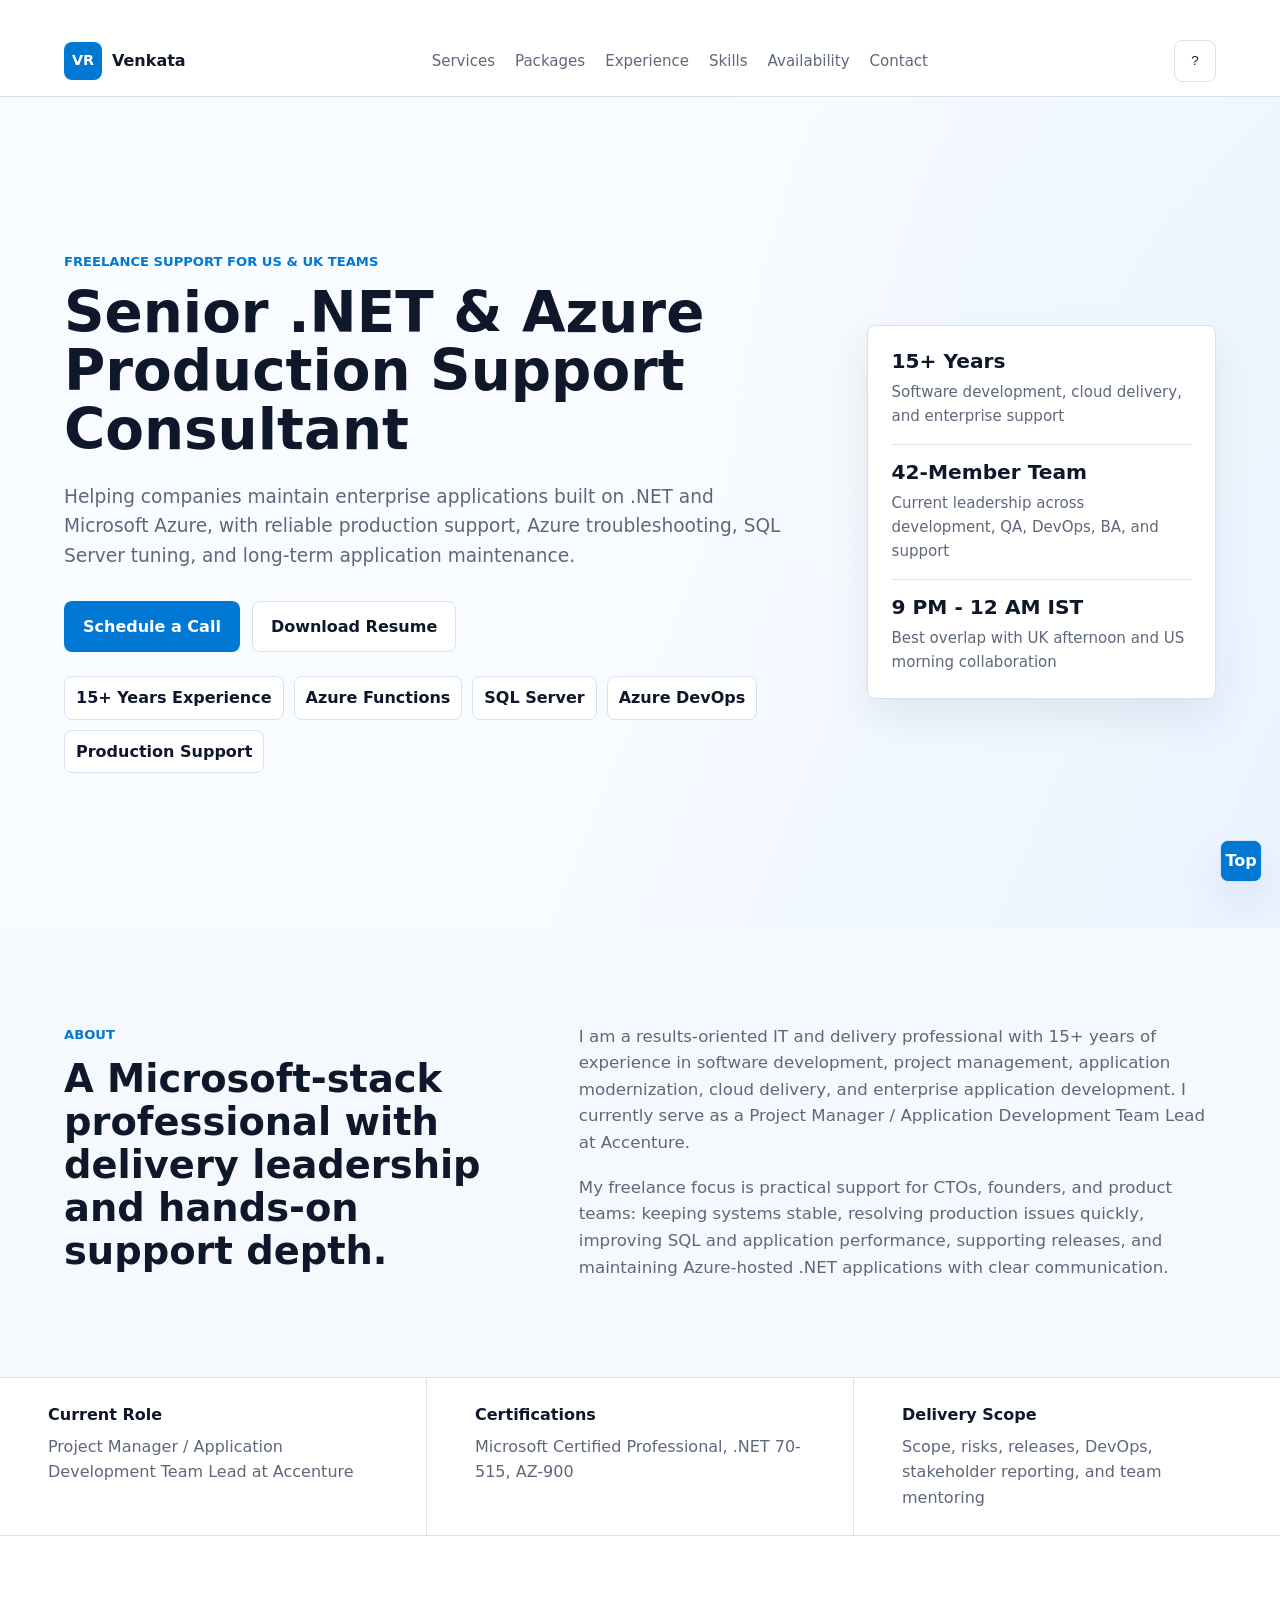
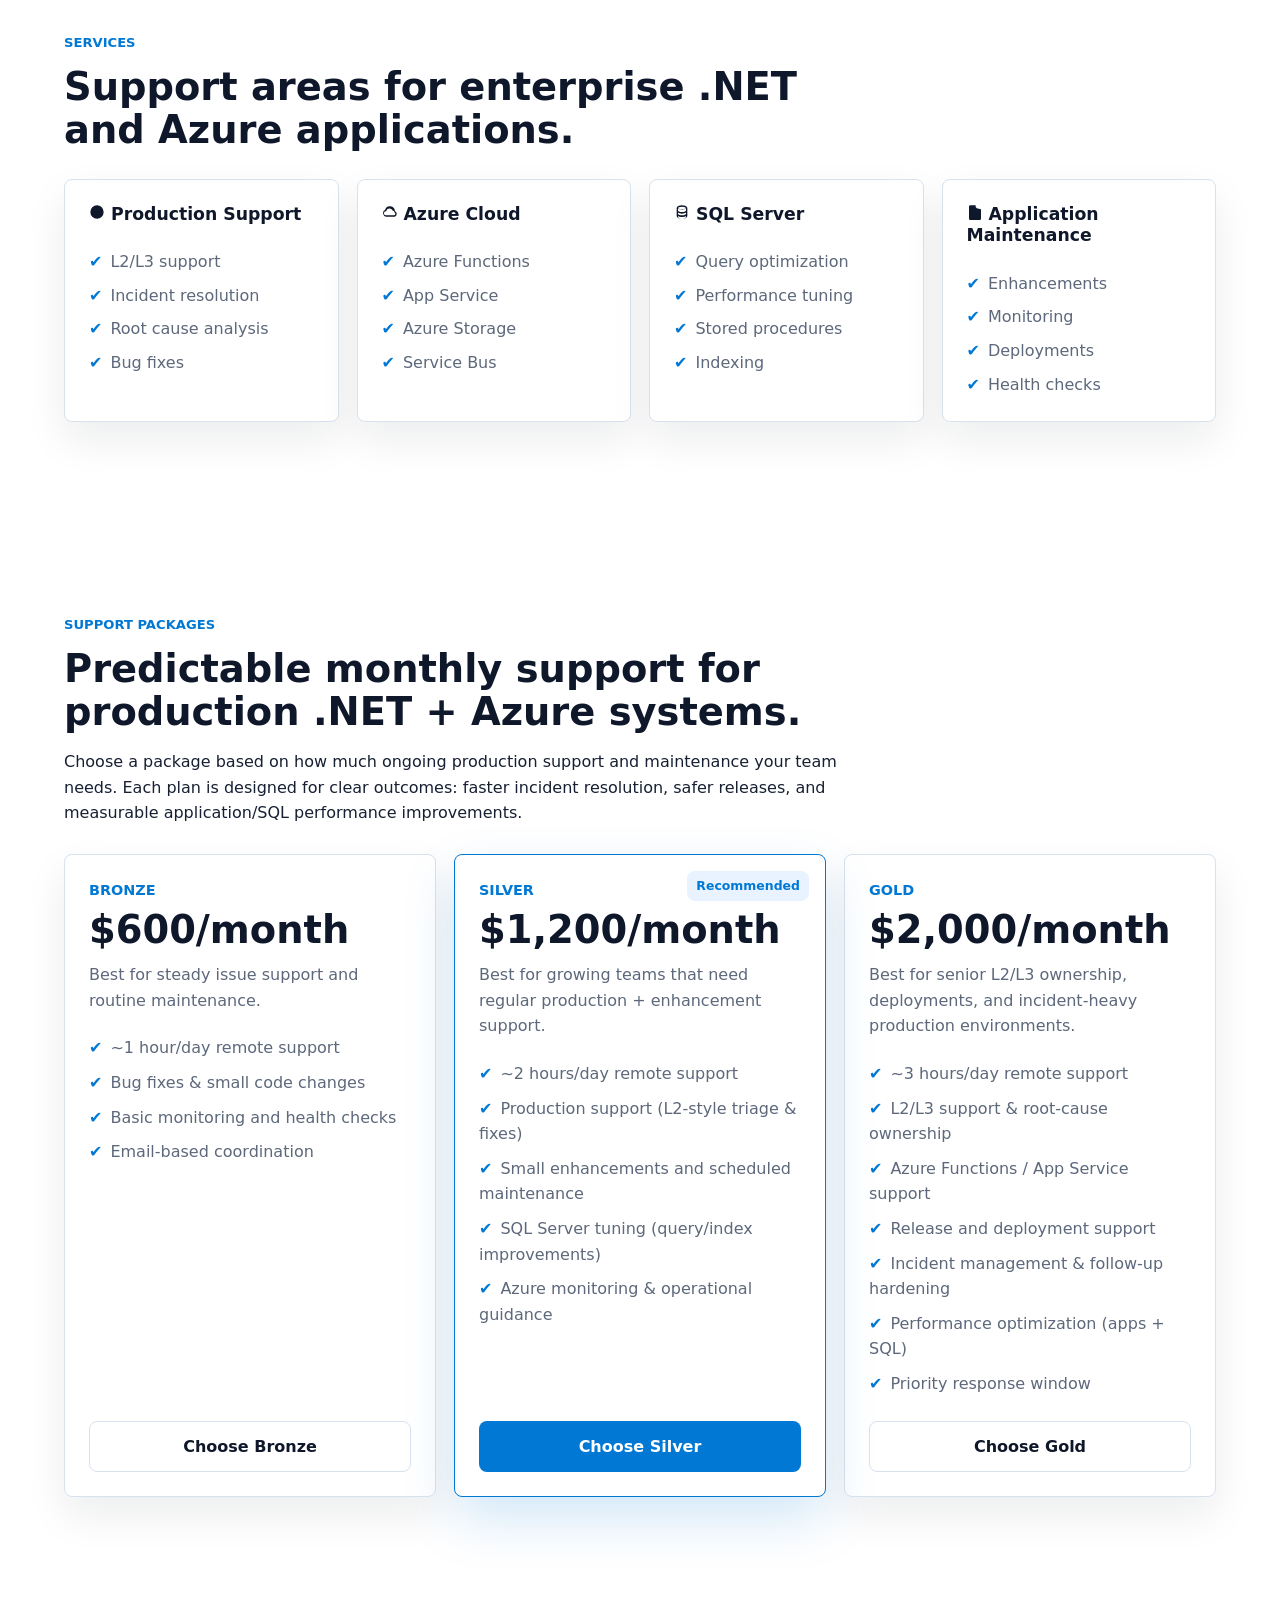
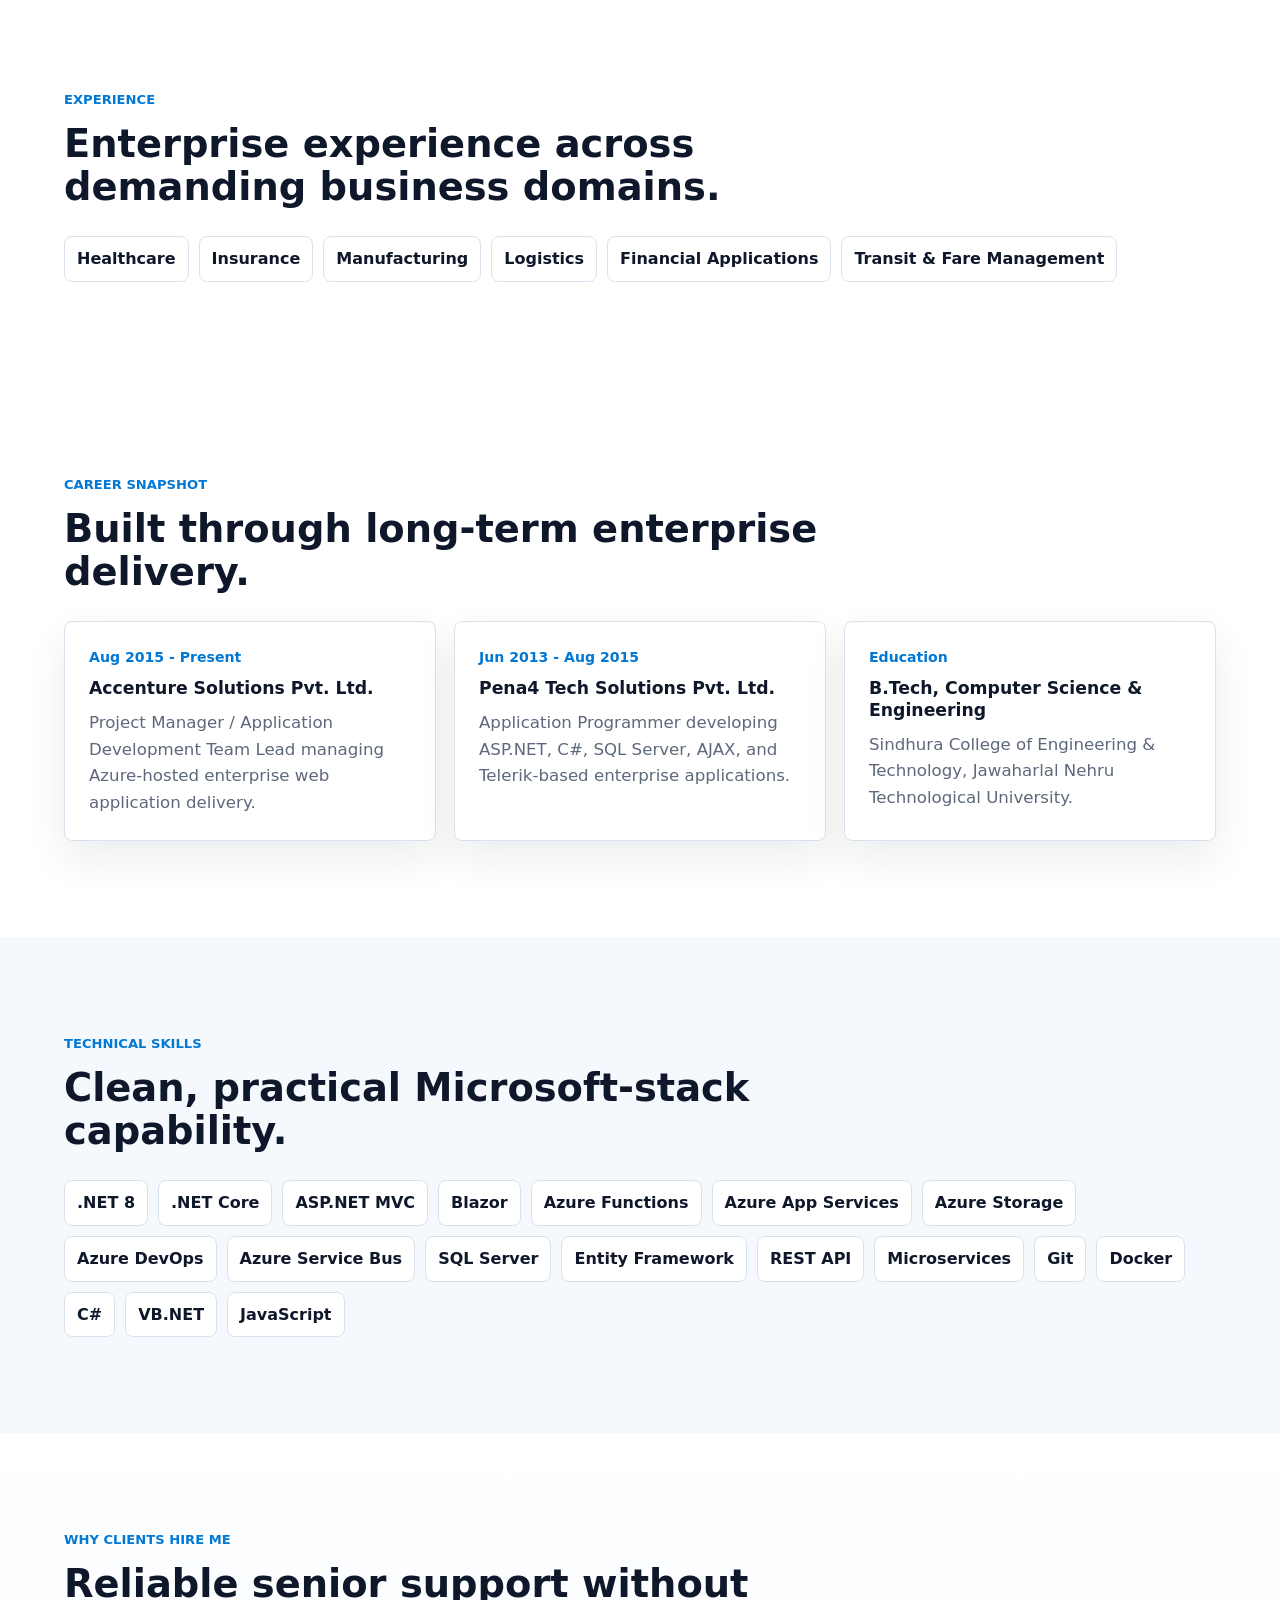
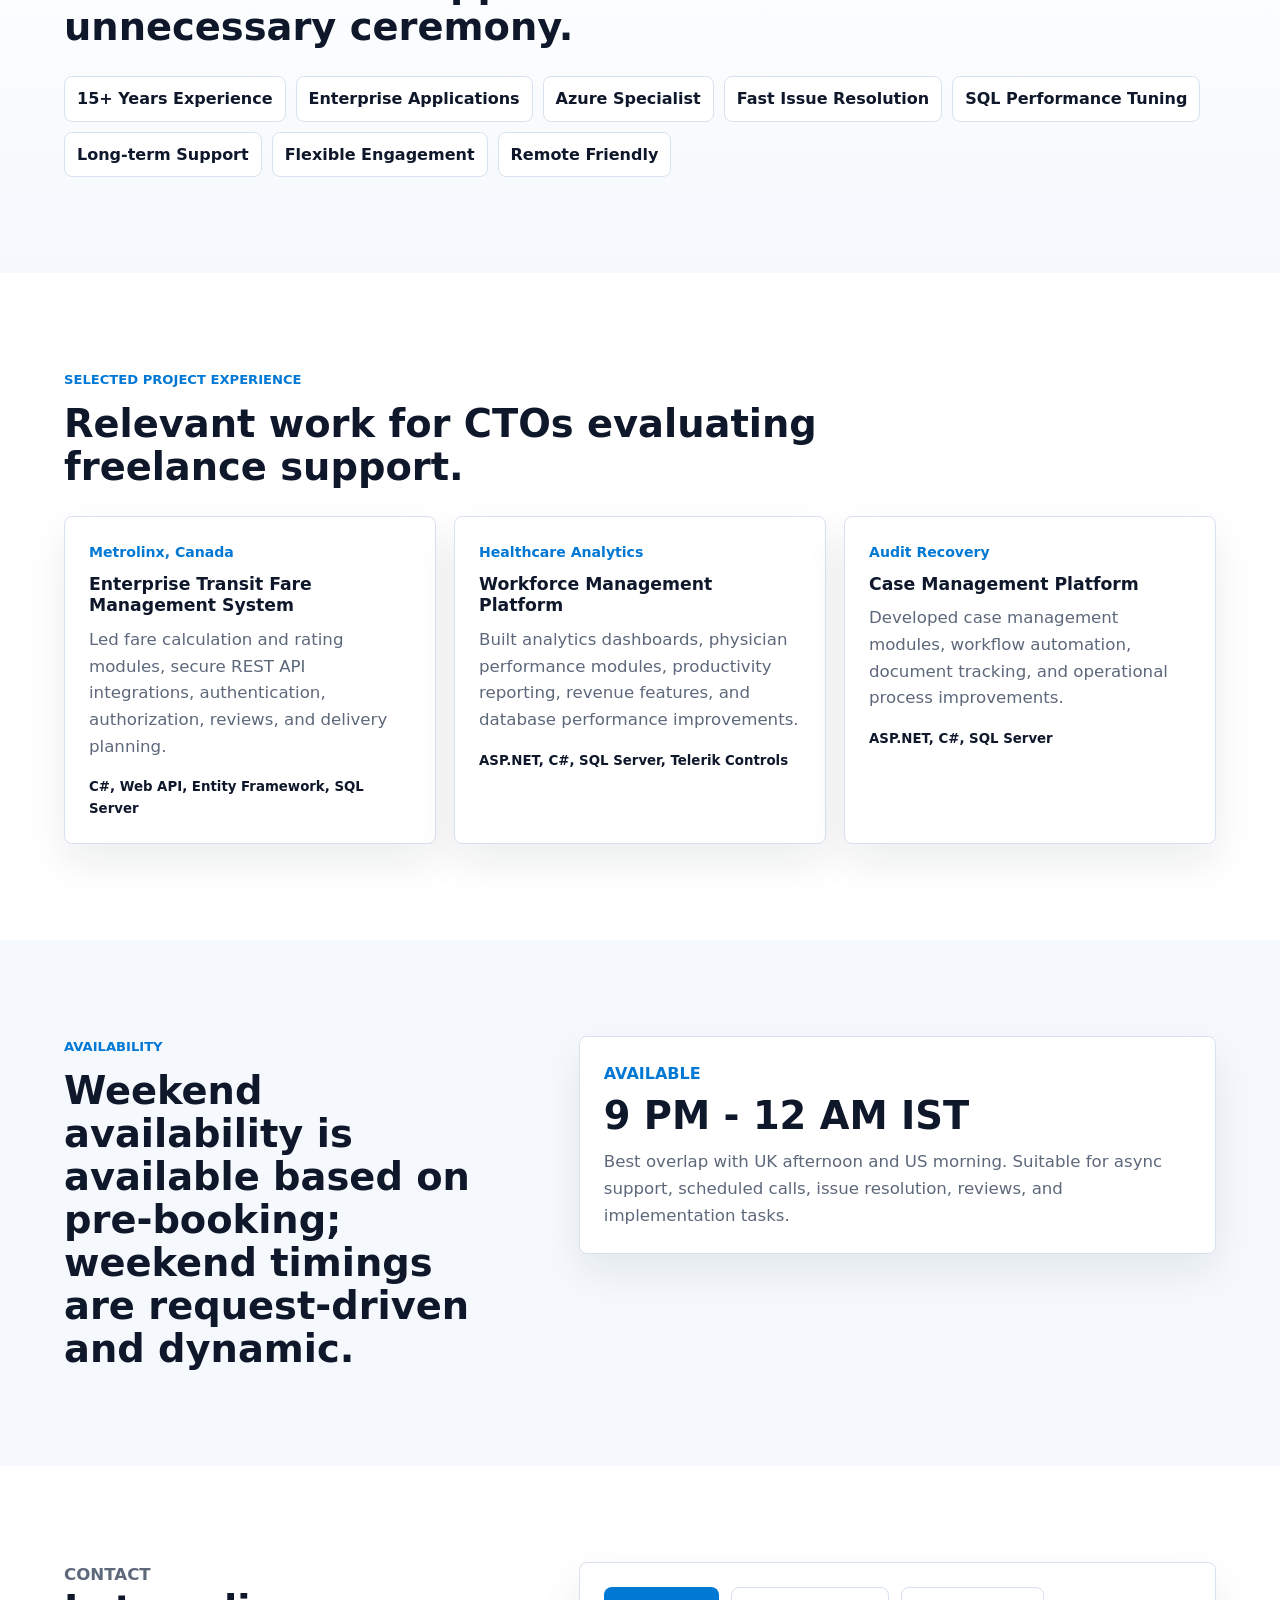
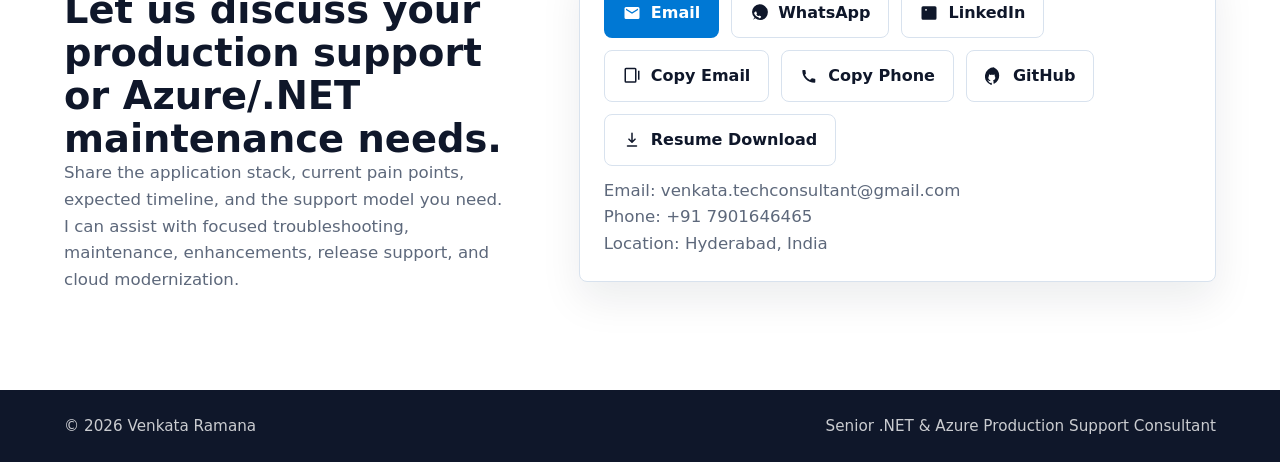
==== index.html @ 16228f8c "Base change Base changes" ====
﻿﻿<!doctype html>
<html lang="en" data-theme="light">
  <head>
    <meta charset="utf-8">
    <meta name="viewport" content="width=device-width, initial-scale=1">
    <title>Venkata Ramana | Senior .NET & Azure Production Support Consultant</title>
    <meta
      name="description"
      content="Senior .NET and Azure production support consultant helping US and UK companies maintain, modernize, and support enterprise applications built on Microsoft Azure and .NET."
    >
    <meta name="author" content="Venkata Ramana">
    <meta name="theme-color" content="#0078d4">
    <meta property="og:title" content="Venkata Ramana | Senior .NET & Azure Consultant">
    <meta property="og:description" content="Freelance production support, Azure cloud, SQL Server, and enterprise .NET application maintenance for US and UK teams.">
    <meta property="og:type" content="website">
    <meta property="og:url" content="https://venkatatechconsultant-spec.github.io/Venkat_profile/">
    <meta property="og:image" content="https://venkatatechconsultant-spec.github.io/Venkat_profile/assets/og-preview.png">
    <meta name="twitter:card" content="summary_large_image">
    <link rel="icon" href="assets/favicon.svg" type="image/svg+xml">
    <link rel="stylesheet" href="style.css">
  </head>
  <body>
    <header class="site-header">
      <a class="brand" href="#top" aria-label="Venkata Ramana profile home">
        <span class="brand-mark">VR</span>
        <span>Venkata</span>
      </a>
      <nav class="nav" aria-label="Primary navigation">
        <a href="#services">Services</a>
        <a href="#packages">Packages</a>
        <a href="#experience">Experience</a>
        <a href="#skills">Skills</a>
        <a href="#availability">Availability</a>
        <a href="#contact">Contact</a>
      </nav>
      <button class="icon-button" type="button" data-theme-toggle aria-label="Toggle dark and light mode" title="Toggle theme">
        <span aria-hidden="true">Theme</span>
      </button>
    </header>

    <main id="top">
      <section class="hero section-shell reveal">
        <div class="hero-content">
          <p class="eyebrow">Freelance Support for US & UK Teams</p>
          <h1>Senior .NET & Azure Production Support Consultant</h1>
          <p class="hero-copy">
            Helping companies maintain enterprise applications built on .NET and Microsoft Azure, with reliable
            production support, Azure troubleshooting, SQL Server tuning, and long-term application maintenance.
          </p>
          <div class="hero-actions">
            <a class="button primary" href="contact.html">Schedule a Call</a>

            <a class="button secondary" href="assets/VenkataRamana2026.pdf">Download Resume</a>
          </div>
          <ul class="hero-checks" aria-label="Highlights">
            <li>15+ Years Experience</li>
            <li>Azure Functions</li>
            <li>SQL Server</li>
            <li>Azure DevOps</li>
            <li>Production Support</li>
          </ul>
        </div>
        <aside class="hero-panel" aria-label="Consulting profile summary">
          <div>
            <span class="metric">15+ Years</span>
            <span class="metric-label">Software development, cloud delivery, and enterprise support</span>
          </div>
          <div>
            <span class="metric">42-Member Team</span>
            <span class="metric-label">Current leadership across development, QA, DevOps, BA, and support</span>
          </div>
          <div>
            <span class="metric">9 PM - 12 AM IST</span>
            <span class="metric-label">Best overlap with UK afternoon and US morning collaboration</span>
          </div>
        </aside>
      </section>

      <section class="section-shell intro-grid reveal" id="about" aria-labelledby="about-title">
        <div>
          <p class="section-kicker">About</p>
          <h2 id="about-title">A Microsoft-stack professional with delivery leadership and hands-on support depth.</h2>
        </div>
        <div class="stacked-copy">
          <p>
            I am a results-oriented IT and delivery professional with 15+ years of experience in software development,
            project management, application modernization, cloud delivery, and enterprise application development.
            I currently serve as a Project Manager / Application Development Team Lead at Accenture.
          </p>
          <p>
            My freelance focus is practical support for CTOs, founders, and product teams: keeping systems stable,
            resolving production issues quickly, improving SQL and application performance, supporting releases, and
            maintaining Azure-hosted .NET applications with clear communication.
          </p>
        </div>
      </section>

      <section class="proof-strip reveal" aria-label="Professional proof points">
        <div>
          <strong>Current Role</strong>
          <span>Project Manager / Application Development Team Lead at Accenture</span>
        </div>
        <div>
          <strong>Certifications</strong>
          <span>Microsoft Certified Professional, .NET 70-515, AZ-900</span>
        </div>
        <div>
          <strong>Delivery Scope</strong>
          <span>Scope, risks, releases, DevOps, stakeholder reporting, and team mentoring</span>
        </div>
      </section>

      <section class="section-shell reveal" id="services" aria-labelledby="services-title">
        <div class="section-heading">
          <p class="section-kicker">Services</p>
          <h2 id="services-title">Support areas for enterprise .NET and Azure applications.</h2>
        </div>
        <div class="service-grid">
          <article class="service-card">
            <h3>
              <span class="chip-icon" aria-hidden="true">
                <svg viewBox="0 0 24 24"><path d="M12 2a10 10 0 1 0 10 10A10 10 0 0 0 12 2Zm1 11h4v-2h-3V6h-2v7Z"/></svg>
              </span>
              Production Support
            </h3>
            <ul>
              <li>L2/L3 support</li>
              <li>Incident resolution</li>
              <li>Root cause analysis</li>
              <li>Bug fixes</li>
            </ul>
          </article>
          <article class="service-card">
            <h3>
              <span class="chip-icon" aria-hidden="true">
                <svg viewBox="0 0 24 24"><path d="M19.3 10.4A7.5 7.5 0 0 0 4.7 8.6 5.5 5.5 0 0 0 6.1 19h13.2a4.7 4.7 0 0 0 .0-8.6ZM18.5 17H6.1a3 3 0 0 1-.3-6 1 1 0 0 0 .8-1.3A5.1 5.1 0 0 1 15.6 9a1 1 0 0 0 .8 1.1 2.5 2.5 0 0 1 2.1 2.4A2.5 2.5 0 0 1 18.5 17Z"/></svg>
              </span>
              Azure Cloud
            </h3>
            <ul>
              <li>Azure Functions</li>
              <li>App Service</li>
              <li>Azure Storage</li>
              <li>Service Bus</li>
            </ul>
          </article>
          <article class="service-card">
            <h3>
              <span class="chip-icon" aria-hidden="true">
                <svg viewBox="0 0 24 24"><path d="M12 2C7.6 2 4 3.8 4 6v12c0 2.2 3.6 4 8 4s8-1.8 8-4V6c0-2.2-3.6-4-8-4Zm0 2c3.9 0 6 1.5 6 2s-2.1 2-6 2-6-1.5-6-2 2.1-2 6-2Zm0 18c-3.9 0-6-1.5-6-2v-2.1c1.3.9 3.6 1.6 6 1.6s4.7-.7 6-1.6V20c0 .5-2.1 2-6 2Zm0-5c-3.9 0-6-1.5-6-2v-2.1c1.3.9 3.6 1.6 6 1.6s4.7-.7 6-1.6V15c0 .5-2.1 2-6 2Zm0-5c-3.9 0-6-1.5-6-2V6.9c1.3.9 3.6 1.6 6 1.6s4.7-.7 6-1.6V10c0 .5-2.1 2-6 2Z"/></svg>
              </span>
              SQL Server
            </h3>
            <ul>
              <li>Query optimization</li>
              <li>Performance tuning</li>
              <li>Stored procedures</li>
              <li>Indexing</li>
            </ul>
          </article>
          <article class="service-card">
            <h3>
              <span class="chip-icon" aria-hidden="true">
                <svg viewBox="0 0 24 24"><path d="M14.7 6.3 13 4.6V2H5a2 2 0 0 0-2 2v18a2 2 0 0 0 2 2h14a2 2 0 0 0 2-2V8l-6.3-1.7ZM7 8h4V6H7v2Zm0 4h10v-2H7v2Zm0 4h10v-2H7v2Z"/></svg>
              </span>
              Application Maintenance
            </h3>
            <ul>
              <li>Enhancements</li>
              <li>Monitoring</li>
              <li>Deployments</li>
              <li>Health checks</li>
            </ul>
          </article>
        </div>
      </section>


      <section class="section-shell packages-section reveal" id="packages" aria-labelledby="packages-title">
        <div class="section-heading">
          <p class="section-kicker">Support Packages</p>
          <h2 id="packages-title">Predictable monthly support for production .NET + Azure systems.</h2>
          <p>
            Choose a package based on how much ongoing production support and maintenance your team needs.
            Each plan is designed for clear outcomes: faster incident resolution, safer releases, and measurable
            application/SQL performance improvements.
          </p>
        </div>

        <div class="package-grid">
          <article class="package-card">
            <span class="package-tier">Bronze</span>
            <strong class="package-price">$600/month</strong>
            <p>Best for steady issue support and routine maintenance.</p>
            <ul>
              <li>~1 hour/day remote support</li>
              <li>Bug fixes & small code changes</li>
              <li>Basic monitoring and health checks</li>
              <li>Email-based coordination</li>
            </ul>
            <a class="button secondary" href="mailto:venkata.techconsultant@gmail.com?subject=Bronze%20Support%20Package">Choose Bronze</a>
          </article>

          <article class="package-card featured-package">
            <span class="package-tier">Silver</span>
            <strong class="package-price">$1,200/month</strong>
            <p>Best for growing teams that need regular production + enhancement support.</p>
            <ul>
              <li>~2 hours/day remote support</li>
              <li>Production support (L2-style triage & fixes)</li>
              <li>Small enhancements and scheduled maintenance</li>
              <li>SQL Server tuning (query/index improvements)</li>
              <li>Azure monitoring & operational guidance</li>
            </ul>
            <a class="button primary" href="mailto:venkata.techconsultant@gmail.com?subject=Silver%20Support%20Package">Choose Silver</a>
          </article>

          <article class="package-card">
            <span class="package-tier">Gold</span>
            <strong class="package-price">$2,000/month</strong>
            <p>Best for senior L2/L3 ownership, deployments, and incident-heavy production environments.</p>
            <ul>
              <li>~3 hours/day remote support</li>
              <li>L2/L3 support & root-cause ownership</li>
              <li>Azure Functions / App Service support</li>
              <li>Release and deployment support</li>
              <li>Incident management & follow-up hardening</li>
              <li>Performance optimization (apps + SQL)</li>
              <li>Priority response window</li>
            </ul>
            <a class="button secondary" href="mailto:venkata.techconsultant@gmail.com?subject=Gold%20Support%20Package">Choose Gold</a>
          </article>
        </div>
      </section>

      <section class="section-shell industries-section reveal" id="experience" aria-labelledby="experience-title">
        <div class="section-heading">
          <p class="section-kicker">Experience</p>
          <h2 id="experience-title">Enterprise experience across demanding business domains.</h2>
        </div>
        <div class="industry-grid">
          <span>Healthcare</span>
          <span>Insurance</span>
          <span>Manufacturing</span>
          <span>Logistics</span>
          <span>Financial Applications</span>
          <span>Transit & Fare Management</span>
        </div>
      </section>

      <section class="section-shell timeline-section reveal" aria-labelledby="career-title">
        <div class="section-heading">
          <p class="section-kicker">Career Snapshot</p>
          <h2 id="career-title">Built through long-term enterprise delivery.</h2>
        </div>
        <div class="timeline">
          <article>
            <span>Aug 2015 - Present</span>
            <h3>Accenture Solutions Pvt. Ltd.</h3>
            <p>Project Manager / Application Development Team Lead managing Azure-hosted enterprise web application delivery.</p>
          </article>
          <article>
            <span>Jun 2013 - Aug 2015</span>
            <h3>Pena4 Tech Solutions Pvt. Ltd.</h3>
            <p>Application Programmer developing ASP.NET, C#, SQL Server, AJAX, and Telerik-based enterprise applications.</p>
          </article>
          <article>
            <span>Education</span>
            <h3>B.Tech, Computer Science & Engineering</h3>
            <p>Sindhura College of Engineering & Technology, Jawaharlal Nehru Technological University.</p>
          </article>
        </div>
      </section>

      <section class="section-shell skills-section reveal" id="skills" aria-labelledby="skills-title">
        <div class="section-heading">
          <p class="section-kicker">Technical Skills</p>
          <h2 id="skills-title">Clean, practical Microsoft-stack capability.</h2>
        </div>
        <div class="skills">
          <span>.NET 8</span>
          <span>.NET Core</span>
          <span>ASP.NET MVC</span>
          <span>Blazor</span>
          <span>Azure Functions</span>
          <span>Azure App Services</span>
          <span>Azure Storage</span>
          <span>Azure DevOps</span>
          <span>Azure Service Bus</span>
          <span>SQL Server</span>
          <span>Entity Framework</span>
          <span>REST API</span>
          <span>Microservices</span>
          <span>Git</span>
          <span>Docker</span>
          <span>C#</span>
          <span>VB.NET</span>
          <span>JavaScript</span>
        </div>
      </section>

      <section class="section-shell why-section reveal" aria-labelledby="why-title">
        <div class="section-heading">
          <p class="section-kicker">Why Clients Hire Me</p>
          <h2 id="why-title">Reliable senior support without unnecessary ceremony.</h2>
        </div>
        <div class="why-grid">
          <span>15+ Years Experience</span>
          <span>Enterprise Applications</span>
          <span>Azure Specialist</span>
          <span>Fast Issue Resolution</span>
          <span>SQL Performance Tuning</span>
          <span>Long-term Support</span>
          <span>Flexible Engagement</span>
          <span>Remote Friendly</span>
        </div>
      </section>

      <section class="section-shell projects-section reveal" aria-labelledby="projects-title">
        <div class="section-heading">
          <p class="section-kicker">Selected Project Experience</p>
          <h2 id="projects-title">Relevant work for CTOs evaluating freelance support.</h2>
        </div>
        <div class="project-grid">
          <article class="project-card">
            <span>Metrolinx, Canada</span>
            <h3>Enterprise Transit Fare Management System</h3>
            <p>Led fare calculation and rating modules, secure REST API integrations, authentication, authorization, reviews, and delivery planning.</p>
            <small>C#, Web API, Entity Framework, SQL Server</small>
          </article>
          <article class="project-card">
            <span>Healthcare Analytics</span>
            <h3>Workforce Management Platform</h3>
            <p>Built analytics dashboards, physician performance modules, productivity reporting, revenue features, and database performance improvements.</p>
            <small>ASP.NET, C#, SQL Server, Telerik Controls</small>
          </article>
          <article class="project-card">
            <span>Audit Recovery</span>
            <h3>Case Management Platform</h3>
            <p>Developed case management modules, workflow automation, document tracking, and operational process improvements.</p>
            <small>ASP.NET, C#, SQL Server</small>
          </article>
        </div>
      </section>

      <section class="section-shell availability-section reveal" id="availability" aria-labelledby="availability-title">
        <div>
          <p class="section-kicker">Availability</p>
          <h2 id="availability-title">Weekend availability is available based on pre-booking; weekend timings are request-driven and dynamic.</h2>
        </div>
        <div class="availability-card">
          <span>Available</span>
          <strong>9 PM - 12 AM IST</strong>
          <p>Best overlap with UK afternoon and US morning. Suitable for async support, scheduled calls, issue resolution, reviews, and implementation tasks.</p>
        </div>
      </section>

      <section class="section-shell contact-section reveal" id="contact" aria-labelledby="contact-title">
        <div>
          <p class="section-kicker">Contact</p>
          <h2 id="contact-title">Let us discuss your production support or Azure/.NET maintenance needs.</h2>
          <p>
            Share the application stack, current pain points, expected timeline, and the support model you need.
            I can assist with focused troubleshooting, maintenance, enhancements, release support, and cloud modernization.
          </p>
        </div>
        <div class="contact-card">
<a class="button primary" href="mailto:venkata.techconsultant@gmail.com?subject=Freelance%20.NET%20and%20Azure%20Support">
            <span class="btn-icon" aria-hidden="true">
              <svg viewBox="0 0 24 24"><path d="M20 4H4a2 2 0 0 0-2 2v12a2 2 0 0 0 2 2h16a2 2 0 0 0 2-2V6a2 2 0 0 0-2-2Zm0 4-8 5L4 8V6l8 5 8-5v2Z"/></svg>
            </span>
            Email
          </a>
          <a
            class="button secondary"
            href="https://wa.me/917901646465?text=Hi%20Venkata%2C%20I%E2%80%99d%20like%20to%20discuss%20production%20support%20for%20my%20.NET%2FAzure%20application."
            target="_blank"
            rel="noopener noreferrer"
          >
            <span class="btn-icon" aria-hidden="true">
              <svg viewBox="0 0 24 24"><path d="M20 3A9 9 0 0 0 6 18l-2 3 3-2a9 9 0 1 0 13-16ZM10.7 17.4c-.5 0-1.1-.2-1.8-.7-1.1-.7-2.2-1.8-2.9-3-.6-1.1-.5-2 .1-2.7l.8-.8c.2-.2.4-.2.6-.2l.6.1c.2 0 .3.2.4.4l.7 1.7c.1.3.1.5 0 .7l-.4.5c-.1.1-.2.3-.1.5.3.7 1.5 1.9 2.2 2.2.2.1.4 0 .5-.1l.5-.4c.2-.2.4-.2.7-.1l1.7.7c.2.1.4.2.4.4l.1.6c0 .2 0 .4-.2.6l-.8.8c-.4.3-.8.5-1.3.5Z"/></svg>
            </span>
            WhatsApp
          </a>
          <a
            class="button secondary"
            href="https://www.linkedin.com/in/venkata-support-0699661b0/"
            target="_blank"
            rel="noopener noreferrer"
          >
            <span class="btn-icon" aria-hidden="true">
              <svg viewBox="0 0 24 24"><path d="M4 3h16a2 2 0 0 1 2 2v14a2 2 0 0 1-2 2H4a2 2 0 0 1-2-2V5a2 2 0 0 1 2-2Zm3 8h2v8H7v-8Zm1-4.5a1.25 1.25 0 1 0 0 2.5 1.25 1.25 0 0 0 0-2.5ZM12 11h2v1.2c.3-.7 1.2-1.4 2.4-1.4 2 0 3.1 1.3 3.1 3.7V19h-2v-3.3c0-1.3-.5-2.1-1.6-2.1-1 0-1.8.7-1.8 2V19h-2v-8Z"/></svg>
            </span>
            LinkedIn
          </a>
          <button class="button secondary" type="button" data-copy-email>
            <span class="btn-icon" aria-hidden="true">
              <svg viewBox="0 0 24 24"><path d="M16 1H4a2 2 0 0 0-2 2v16a2 2 0 0 0 2 2h12a2 2 0 0 0 2-2V3a2 2 0 0 0-2-2Zm0 18H4V3h12v16Zm6-14v12h-2V5h2Z"/></svg>
            </span>
            Copy Email
          </button>
          <button class="button secondary" type="button" data-copy-phone>
            <span class="btn-icon" aria-hidden="true">
              <svg viewBox="0 0 24 24"><path d="M6.6 10.8a15.1 15.1 0 0 0 6.6 6.6l2.2-2.2c.2-.2.5-.3.8-.2 1 .3 2.1.5 3.3.5.5 0 .9.4.9.9V20c0 .5-.4.9-.9.9C10.3 20.9 3.1 13.7 3.1 4.9c0-.5.4-.9.9-.9H6.5c.5 0 .9.4.9.9 0 1.1.2 2.2.5 3.3.1.3 0 .6-.2.8L6.6 10.8Z"/></svg>
            </span>
            Copy Phone
          </button>
          <a class="button secondary" href="https://github.com/venkatatechconsultant-spec">
            <span class="btn-icon" aria-hidden="true">
              <svg viewBox="0 0 24 24"><path d="M12 .5a12 12 0 0 0-3.8 23.4c.6.1.8-.3.8-.6v-2.2c-3.2.7-3.9-1.4-3.9-1.4-.5-1.2-1.2-1.5-1.2-1.5-1-.7.1-.7.1-.7 1.1.1 1.7 1.1 1.7 1.1 1 .1 1.6-.8 1.8-1.2-.8-.1-1.6-.4-2.1-.9-.6-.6-.9-1.4-.9-2.3 0-.9.3-1.7.9-2.3-.1-.2-.4-1 .1-2 .7-.2 1.8.8 1.8.8.6-.2 1.2-.3 1.8-.3s1.2.1 1.8.3c0 0 1.1-1 1.8-.8.5 1 .2 1.8.1 2 .6.6.9 1.4.9 2.3 0 .9-.3 1.7-.9 2.3-.5.5-1.3.8-2.1.9.3.2.6.7.6 1.4v2.8c0 .3.2.7.8.6A12 12 0 0 0 12 .5Z"/></svg>
            </span>
            GitHub
          </a>
          <a class="button secondary" href="assets/VenkataRamana2026.pdf">
            <span class="btn-icon" aria-hidden="true">
              <svg viewBox="0 0 24 24"><path d="M12 2a1 1 0 0 1 1 1v9.6l2.3-2.3a1 1 0 1 1 1.4 1.4l-4 4a1 1 0 0 1-1.4 0l-4-4a1 1 0 1 1 1.4-1.4L11 12.6V3a1 1 0 0 1 1-1ZM5 20a1 1 0 0 1 1-1h12a1 1 0 1 1 0 2H6a1 1 0 0 1-1-1Z"/></svg>
            </span>
            Resume Download
          </a>
          <p class="contact-note" data-copy-status>Email: venkata.techconsultant@gmail.com<br>Phone: +91 7901646465<br>Location: Hyderabad, India</p>
        </div>
      </section>
    </main>

    <a class="back-to-top" href="#top" aria-label="Back to top">Top</a>

    <footer class="site-footer">
      <span>&copy; 2026 Venkata Ramana</span>
      <span>Senior .NET & Azure Production Support Consultant</span>
    </footer>

    <script src="script.js"></script>
  </body>
</html>
---- style.css ----
﻿:root {
  color-scheme: light;
  --ink: #172033;
  --muted: #5d687b;
  --line: #d8e2ee;
  --surface: #ffffff;
  --surface-soft: #f5f9fd;
  --surface-card: #ffffff;
  --navy: #0f172a;
  --azure: #0078d4;
  --azure-dark: #005a9e;
  --azure-soft: #e8f3ff;
  --teal: #0f766e;
  --gold: #9a6700;
  --shadow: 0 18px 42px rgba(15, 23, 42, 0.08);
  font-family: Inter, ui-sans-serif, system-ui, -apple-system, BlinkMacSystemFont, "Segoe UI", sans-serif;
}

html[data-theme="dark"] {
  color-scheme: dark;
  --ink: #e6edf7;
  --muted: #a9b5c8;
  --line: #263448;
  --surface: #0c1220;
  --surface-soft: #101827;
  --surface-card: #141f31;
  --navy: #f8fafc;
  --azure: #58a6ff;
  --azure-dark: #82bfff;
  --azure-soft: #102944;
  --teal: #5eead4;
  --gold: #f5c46b;
  --shadow: 0 18px 42px rgba(0, 0, 0, 0.24);
}

* {
  box-sizing: border-box;
}

html {
  scroll-behavior: smooth;
}

body {
  margin: 0;
  background: var(--surface);
  color: var(--ink);
  line-height: 1.6;
}

a {
  color: inherit;
}

.site-header {
  position: sticky;
  top: 0;
  z-index: 20;
  display: grid;
  grid-template-columns: auto minmax(0, 1fr) auto;
  align-items: center;
  gap: 24px;
  padding: 14px clamp(20px, 5vw, 72px);
  background: color-mix(in srgb, var(--surface) 92%, transparent);
  border-bottom: 1px solid var(--line);
  backdrop-filter: blur(14px);
}

.brand {
  display: inline-flex;
  align-items: center;
  gap: 10px;
  color: var(--navy);
  font-weight: 800;
  text-decoration: none;
}

.brand-mark {
  display: grid;
  width: 38px;
  height: 38px;
  place-items: center;
  background: var(--azure);
  color: #ffffff;
  border-radius: 8px;
  font-size: 0.9rem;
}

.nav {
  display: flex;
  justify-content: center;
  gap: 20px;
  color: var(--muted);
  font-size: 0.94rem;
}

.nav a {
  text-decoration: none;
  white-space: nowrap;
}

.nav a:hover {
  color: var(--azure);
}

.icon-button {
  display: inline-grid;
  width: 42px;
  height: 42px;
  place-items: center;
  border: 1px solid var(--line);
  border-radius: 8px;
  background: var(--surface-card);
  color: var(--ink);
  cursor: pointer;
}

.section-shell {
  padding: clamp(56px, 8vw, 96px) clamp(20px, 5vw, 72px);
}

.hero {
  display: grid;
  grid-template-columns: minmax(0, 1.35fr) minmax(300px, 0.65fr);
  gap: clamp(28px, 6vw, 78px);
  align-items: center;
  min-height: calc(100vh - 69px);
  background:
    linear-gradient(112deg, rgba(248, 251, 255, 0.96) 0%, rgba(248, 251, 255, 0.92) 50%, rgba(232, 243, 255, 0.95) 100%),
    radial-gradient(circle at 82% 18%, rgba(0, 120, 212, 0.18), transparent 32%);
}

html[data-theme="dark"] .hero {
  background:
    linear-gradient(112deg, rgba(12, 18, 32, 0.98) 0%, rgba(12, 18, 32, 0.94) 52%, rgba(10, 38, 68, 0.96) 100%),
    radial-gradient(circle at 82% 18%, rgba(88, 166, 255, 0.2), transparent 32%);
}

.hero-content {
  max-width: 850px;
}

.eyebrow,
.section-kicker {
  margin: 0 0 12px;
  color: var(--azure);
  font-size: 0.82rem;
  font-weight: 850;
  letter-spacing: 0;
  text-transform: uppercase;
}

h1,
h2,
h3,
p,
li,
span,
strong,
small {
  overflow-wrap: anywhere;
}

h1 {
  max-width: 820px;
  margin: 0;
  color: var(--navy);
  font-size: clamp(2.25rem, 4.4vw, 4.15rem);
  line-height: 1.04;
  letter-spacing: 0;
}

h2 {
  margin: 0;
  color: var(--navy);
  font-size: clamp(1.65rem, 3vw, 2.65rem);
  line-height: 1.12;
  letter-spacing: 0;
}

h3 {
  margin: 0 0 10px;
  color: var(--navy);
  font-size: 1.08rem;
  line-height: 1.25;
}

.hero-copy {
  max-width: 740px;
  margin: 22px 0 0;
  color: var(--muted);
  font-size: clamp(1.05rem, 1.45vw, 1.22rem);
}

.hero-actions,
.contact-card {
  display: flex;
  flex-wrap: wrap;
  gap: 12px;
  margin-top: 30px;
}

.button {
  display: inline-flex;
  min-height: 46px;
  align-items: center;
  justify-content: center;
  padding: 12px 18px;
  border: 1px solid transparent;
  border-radius: 8px;
  font: inherit;
  font-weight: 800;
  text-decoration: none;
  cursor: pointer;
  transition: transform 160ms ease, background 160ms ease, border-color 160ms ease;
}

.btn-icon {
  width: 18px;
  height: 18px;
  display: inline-grid;
  place-items: center;
  margin-right: 10px;
  flex: 0 0 auto;
  color: currentColor;
}

.btn-icon svg {
  width: 18px;
  height: 18px;
  display: block;
  fill: currentColor;
}

.chip-with-icon {
  display: inline-flex;
  align-items: center;
  gap: 8px;
}

.chip-icon {
  width: 16px;
  height: 16px;
  display: inline-grid;
  place-items: center;
  color: currentColor;
}

.chip-icon svg {
  width: 16px;
  height: 16px;
  display: block;
  fill: currentColor;
}


.button:hover {
  transform: translateY(-1px);
}

.button.primary {
  background: var(--azure);
  color: #ffffff;
}

.button.primary:hover {
  background: var(--azure-dark);
}

.button.secondary {
  background: var(--surface-card);
  border-color: var(--line);
  color: var(--navy);
}

.hero-checks,
.service-card ul,
.package-card ul {
  margin: 24px 0 0;
  padding: 0;
  list-style: none;
}


.hero-checks {
  display: flex;
  flex-wrap: wrap;
  gap: 10px;
}

.hero-checks li,
.why-grid span,
.industry-grid span,
.skills span {
  border: 1px solid var(--line);
  border-radius: 8px;
  background: var(--surface-card);
  color: var(--navy);
  font-weight: 750;
}

.hero-checks li {
  padding: 8px 11px;
}

.hero-panel {
  display: grid;
  gap: 16px;
  padding: 24px;
  background: var(--surface-card);
  border: 1px solid var(--line);
  border-radius: 8px;
  box-shadow: var(--shadow);
}

.hero-panel > div {
  padding-bottom: 16px;
  border-bottom: 1px solid var(--line);
}

.hero-panel > div:last-child {
  padding-bottom: 0;
  border-bottom: 0;
}

.metric,
.metric-label {
  display: block;
}

.metric {
  color: var(--navy);
  font-size: 1.26rem;
  font-weight: 900;
  line-height: 1.18;
}

.metric-label {
  margin-top: 6px;
  color: var(--muted);
  font-size: 0.94rem;
}

.intro-grid,
.availability-section,
.contact-section {
  display: grid;
  grid-template-columns: minmax(0, 0.82fr) minmax(0, 1.18fr);
  gap: clamp(28px, 6vw, 72px);
  align-items: start;
}

.intro-grid,
.skills-section,
.availability-section {
  background: var(--surface-soft);
}

.stacked-copy {
  display: grid;
  gap: 18px;
}

.stacked-copy p,
.contact-section p,
.availability-card p,
.timeline p,
.project-card p {
  margin: 0;
  color: var(--muted);
  font-size: 1.04rem;
}

.proof-strip {
  display: grid;
  grid-template-columns: repeat(3, minmax(0, 1fr));
  gap: 1px;
  background: var(--line);
  border-block: 1px solid var(--line);
}

.proof-strip div {
  padding: 24px clamp(20px, 5vw, 48px);
  background: var(--surface-card);
}

.proof-strip strong,
.proof-strip span {
  display: block;
}

.proof-strip strong {
  color: var(--navy);
}

.proof-strip span {
  margin-top: 6px;
  color: var(--muted);
}

.section-heading {
  max-width: 790px;
  margin-bottom: 28px;
}

.service-grid,
.package-grid,
.project-grid {
  display: grid;
  grid-template-columns: repeat(4, minmax(0, 1fr));
  gap: 18px;
}

.service-card,
.package-card,
.timeline article,
.project-card,
.availability-card,
.contact-card {
  padding: 24px;
  background: var(--surface-card);
  border: 1px solid var(--line);
  border-radius: 8px;
  box-shadow: var(--shadow);
}

.service-card ul,
.package-card ul {
  display: grid;
  gap: 8px;
}

.service-card li,
.package-card li {
  color: var(--muted);
}

.service-card li::before,
.package-card li::before {
  content: "✔";
  margin-right: 8px;
  color: var(--azure);
  font-weight: 900;
}

.industries-section,
.packages-section,
.projects-section,
.contact-section {
  background: var(--surface);
}


.industry-grid,
.why-grid,
.skills {
  display: flex;
  flex-wrap: wrap;
  gap: 10px;
}

.industry-grid span,
.why-grid span,
.skills span {
  padding: 9px 12px;
}

.timeline {
  display: grid;
  grid-template-columns: repeat(3, minmax(0, 1fr));
  gap: 18px;
}

.timeline span,
.project-card span {
  display: block;
  margin-bottom: 10px;
  color: var(--azure);
  font-size: 0.88rem;
  font-weight: 850;
}

.why-section {
  background: linear-gradient(180deg, var(--surface), var(--surface-soft));
}

.project-grid {
  grid-template-columns: repeat(3, minmax(0, 1fr));
}

.project-card small {
  display: block;
  margin-top: 16px;
  color: var(--navy);
  font-weight: 850;
}


.package-grid {
  grid-template-columns: repeat(3, minmax(0, 1fr));
  align-items: stretch;
}

.package-card {
  display: flex;
  flex-direction: column;
  min-height: 100%;
}

.package-card p {
  margin: 0;
  color: var(--muted);
}

.package-tier,
.package-price {
  display: block;
}

.package-tier {
  color: var(--azure);
  font-size: 0.9rem;
  font-weight: 900;
  text-transform: uppercase;
}

.package-price {
  margin: 8px 0 12px;
  color: var(--navy);
  font-size: clamp(1.85rem, 3vw, 2.6rem);
  line-height: 1.05;
}

.package-card ul {
  display: grid;
  gap: 9px;
  margin: 22px 0 24px;
}

.package-card .button {
  margin-top: auto;
}

.featured-package {
  border-color: var(--azure);
  box-shadow: 0 22px 52px rgba(0, 120, 212, 0.18);
  position: relative;
}

.featured-package::before {
  content: "Recommended";
  position: absolute;
  top: 16px;
  right: 16px;
  padding: 5px 9px;
  border-radius: 8px;
  background: var(--azure-soft);
  color: var(--azure);
  font-size: 0.78rem;
  font-weight: 900;
}

.availability-card span,
.availability-card strong {
  display: block;
}


.availability-card span {
  color: var(--azure);
  font-weight: 850;
  text-transform: uppercase;
}

.availability-card strong {
  margin: 8px 0 12px;
  color: var(--navy);
  font-size: clamp(1.6rem, 3vw, 2.45rem);
  line-height: 1.12;
}


.contact-card {
  align-content: start;
  margin-top: 0;
}

.contact-note {
  flex-basis: 100%;
  color: var(--gold);
  font-size: 0.94rem;
}

.back-to-top {
  position: fixed;
  right: 18px;
  bottom: 18px;
  z-index: 30;
  display: grid;
  width: 42px;
  height: 42px;
  place-items: center;
  border: 1px solid var(--line);
  border-radius: 8px;
  background: var(--azure);
  color: #ffffff;
  font-weight: 900;
  text-decoration: none;
  box-shadow: var(--shadow);
}

.site-footer {
  display: flex;
  flex-wrap: wrap;
  justify-content: space-between;
  gap: 12px;
  padding: 24px clamp(20px, 5vw, 72px);
  background: #0f172a;
  color: rgba(255, 255, 255, 0.78);
  font-size: 0.95rem;
}

.reveal {
  opacity: 0;
  transform: translateY(18px);
  transition: opacity 520ms ease, transform 520ms ease;
}

.reveal.is-visible {
  opacity: 1;
  transform: translateY(0);
}

@media (prefers-reduced-motion: reduce) {
  html {
    scroll-behavior: auto;
  }

  .reveal,
  .button {
    transition: none;
  }
}

@media (max-width: 1120px) {
  .service-grid {
    grid-template-columns: repeat(2, minmax(0, 1fr));
  }

  .timeline,
  .package-grid,
  .project-grid {
    grid-template-columns: 1fr;
  }

}

@media (max-width: 860px) {
  .site-header {
    position: static;
    grid-template-columns: 1fr auto;
  }

  .nav {
    grid-column: 1 / -1;
    justify-content: flex-start;
    overflow-x: auto;
    padding-bottom: 2px;
  }

  .hero,
  .intro-grid,
  .availability-section,
  .contact-section {
    grid-template-columns: 1fr;
  }

  .hero {
    min-height: auto;
  }

  .hero-panel {
    max-width: 560px;
  }

  .proof-strip {
    grid-template-columns: 1fr;
  }
}

@media (max-width: 620px) {
  .service-grid,
  .package-grid {
    grid-template-columns: 1fr;
  }

  .button {


    width: 100%;
  }

  .contact-card,
  .availability-card,
  .service-card,
  .package-card,
  .timeline article,
  .project-card {

    padding: 20px;
  }
}
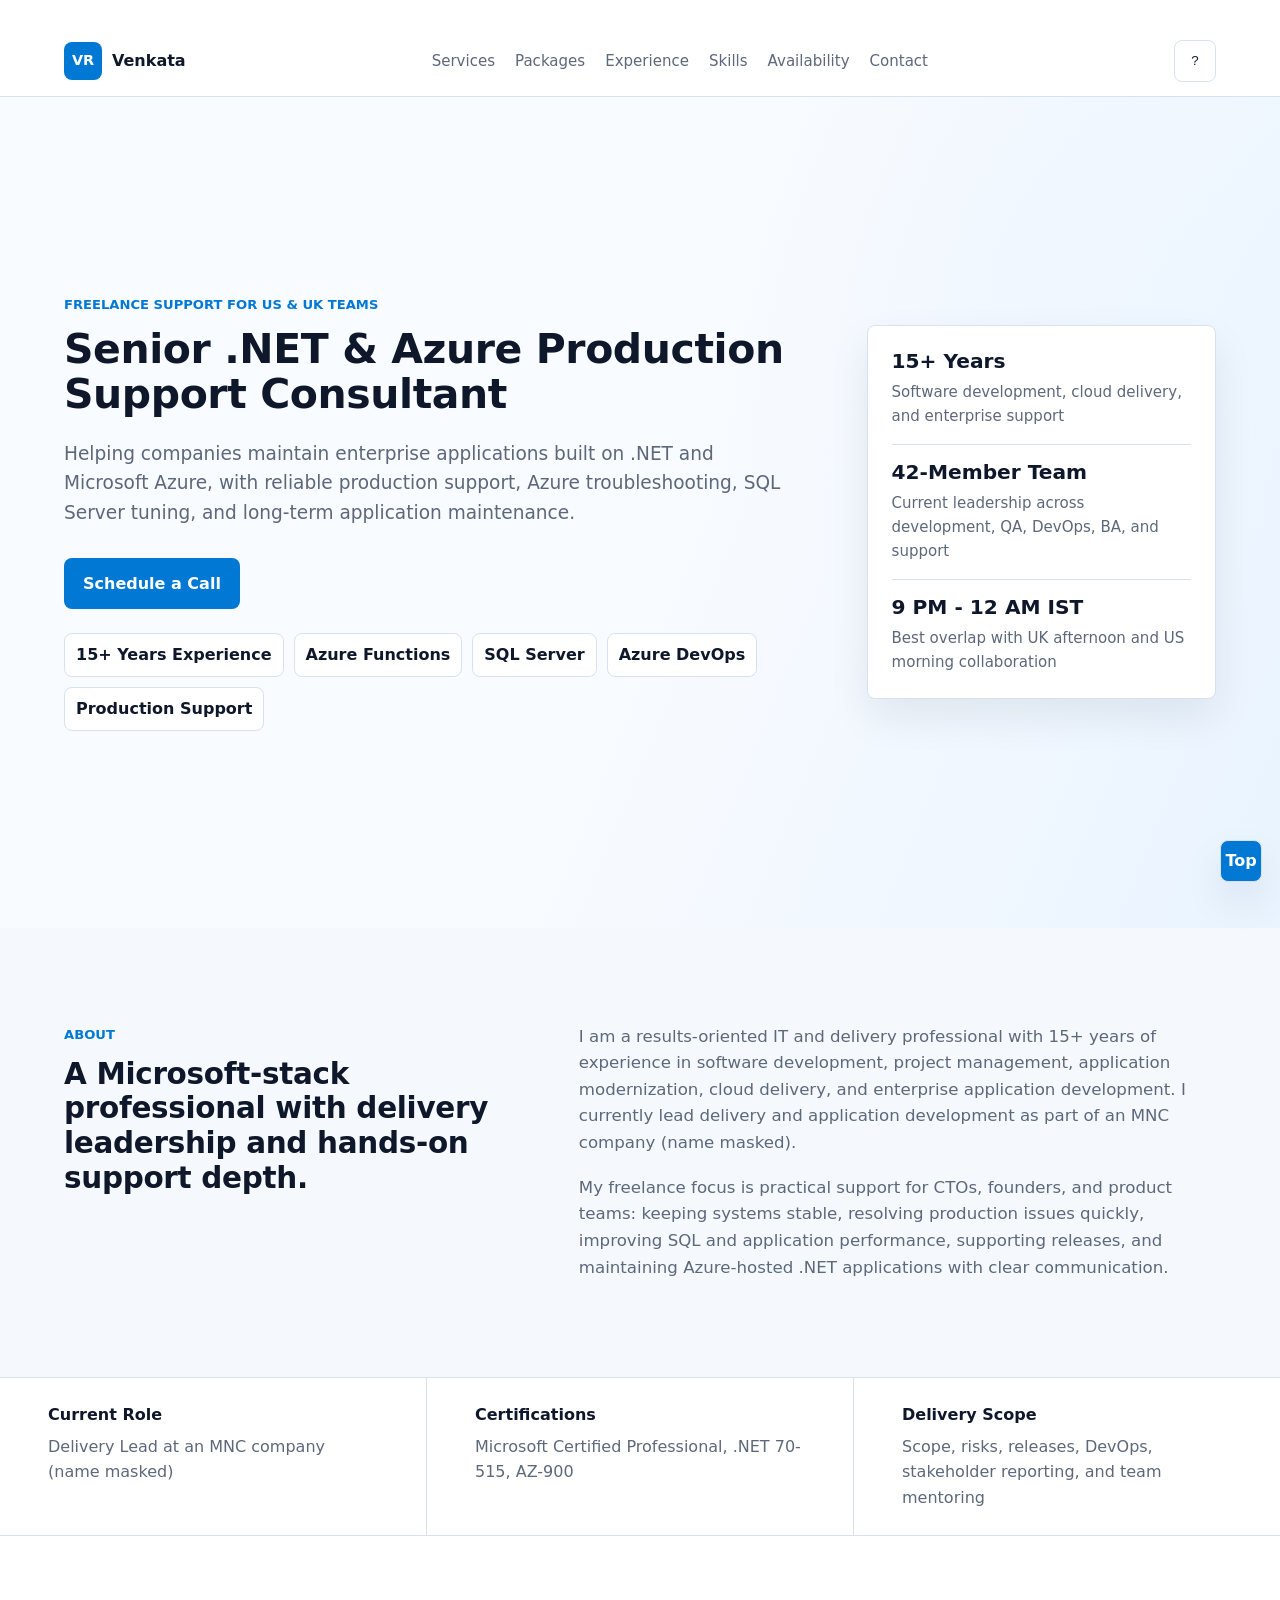
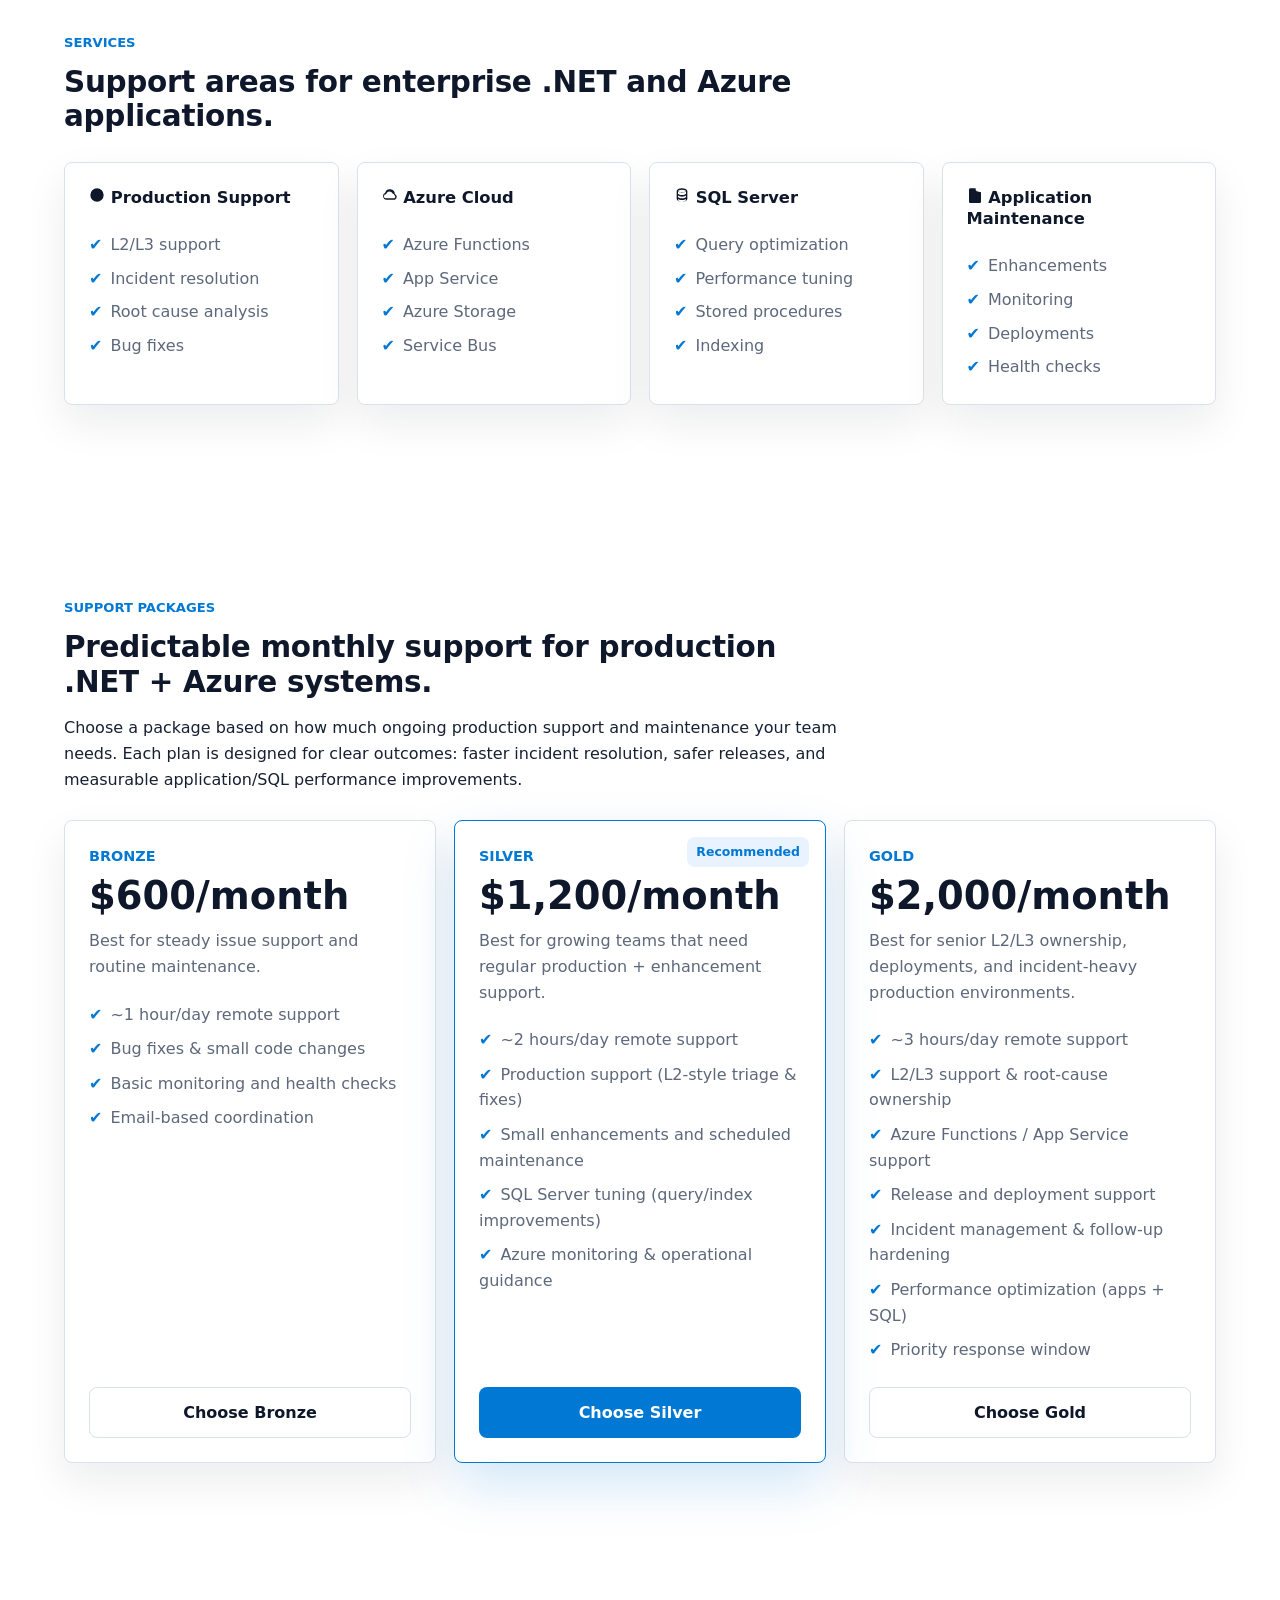
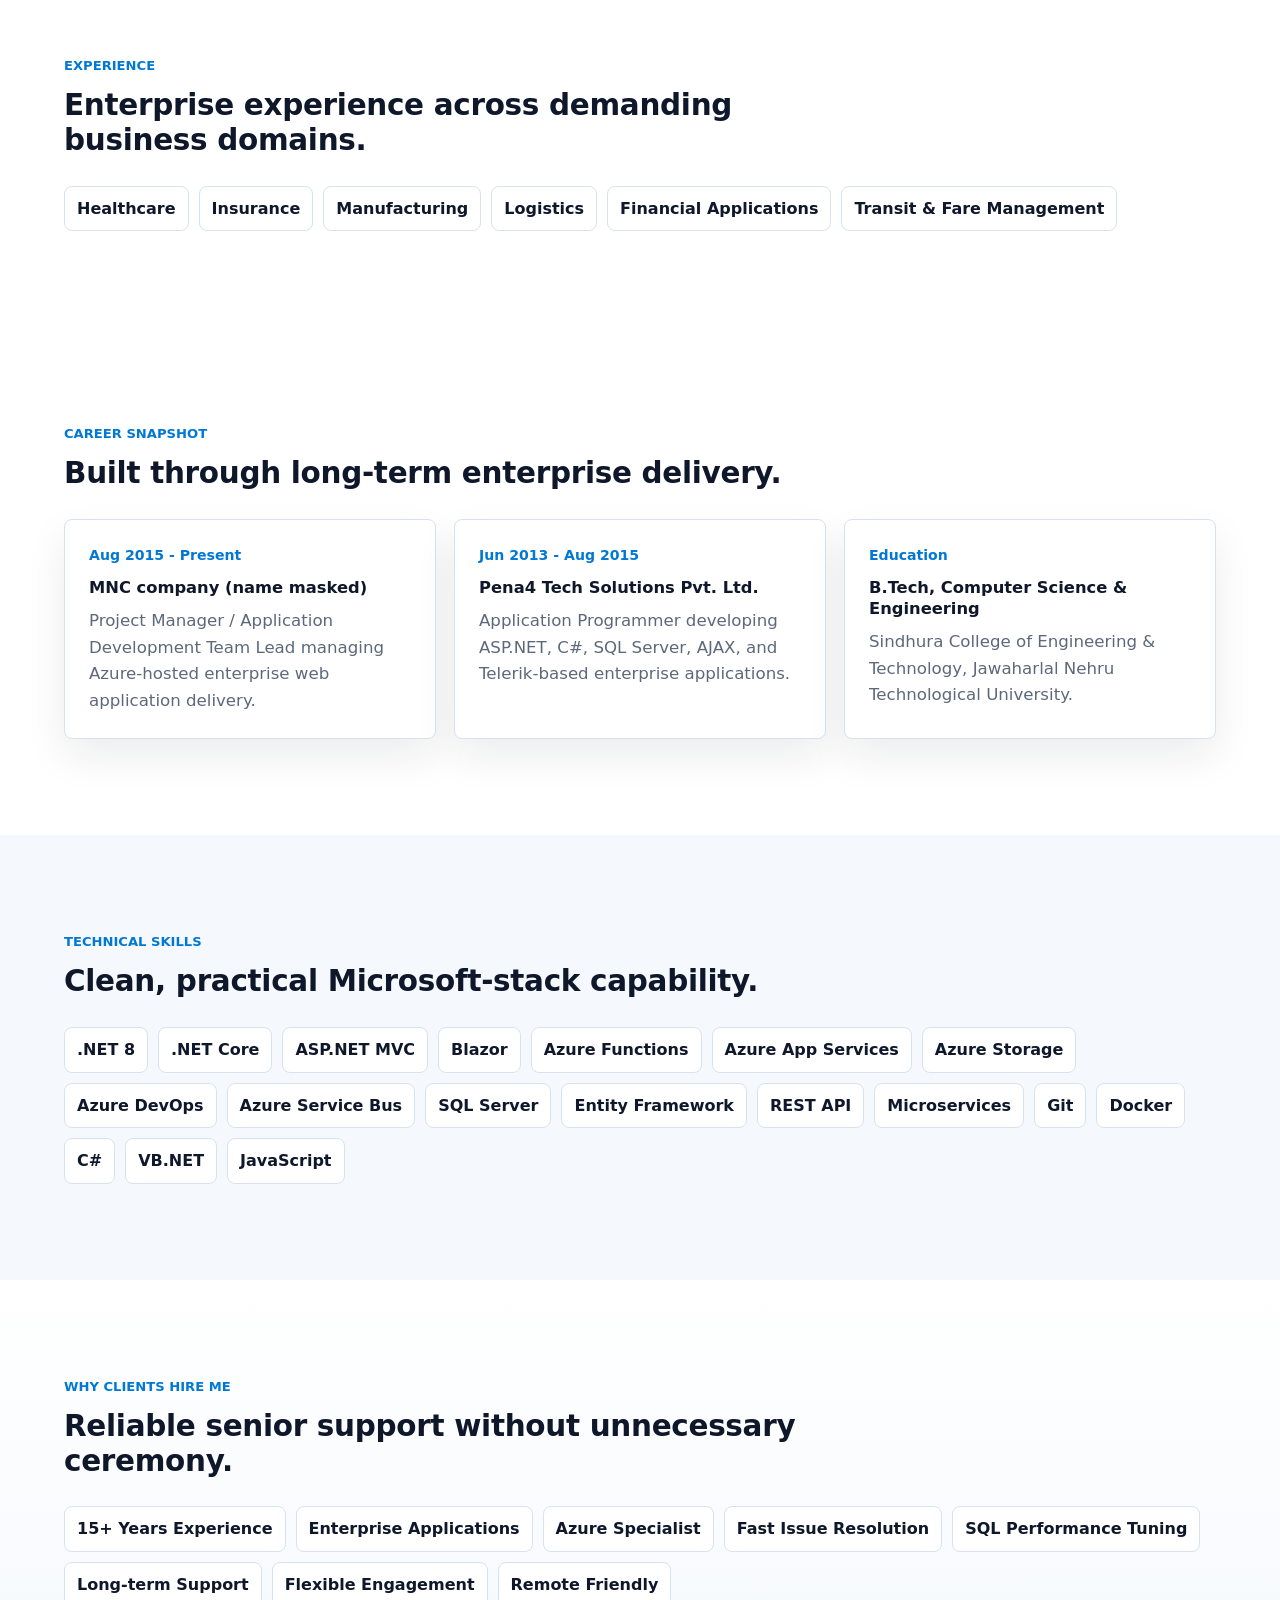
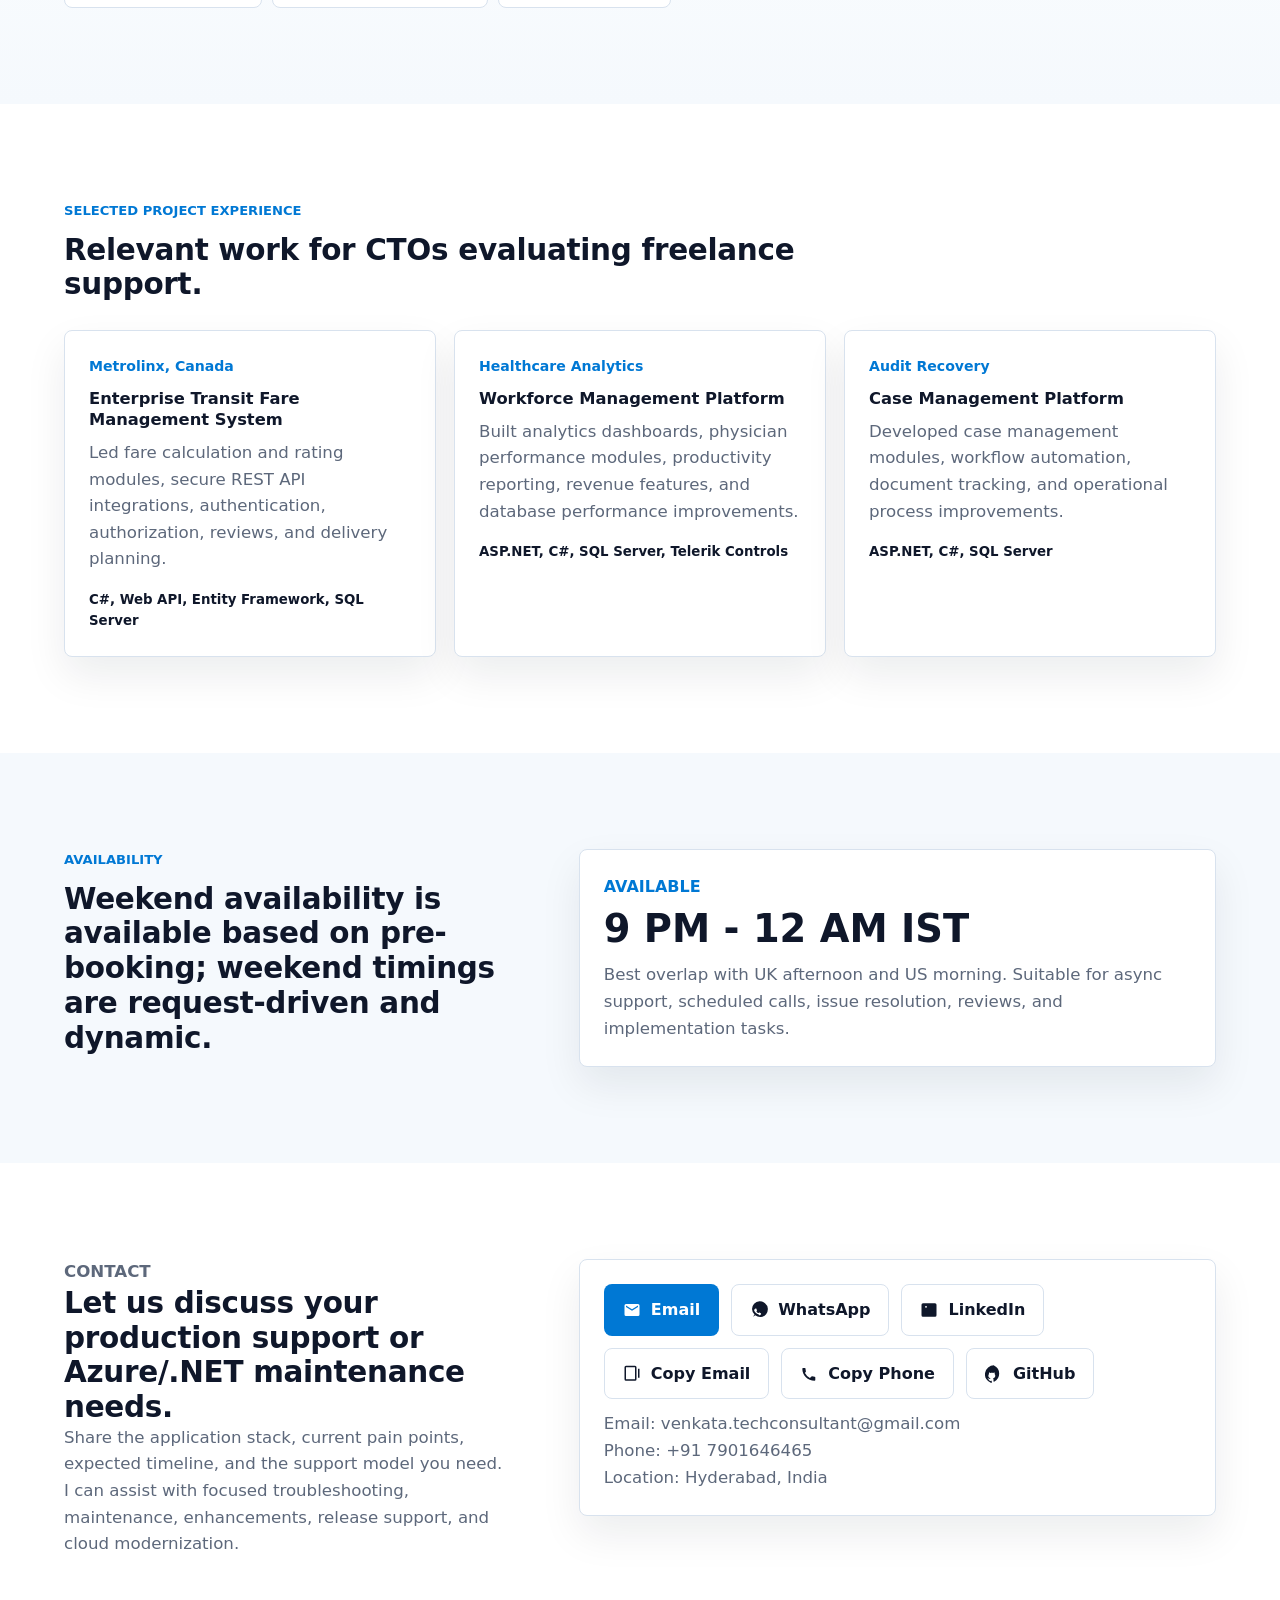
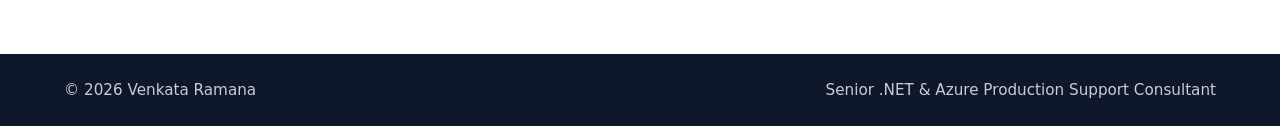
==== commit b3e3ea02: "Updated font and skills Updated font size of titles and Changed the color contrast of the applicatio" ====
--- a/index.html
+++ b/index.html
@@ -3,19 +3,19 @@
   <head>
     <meta charset="utf-8">
     <meta name="viewport" content="width=device-width, initial-scale=1">
-    <title>Venkata Ramana | Senior .NET & Azure Production Support Consultant</title>
+    <title>Venkata Ramana | Senior .NET & Azure Production Support (MNC Team)</title>
     <meta
       name="description"
-      content="Senior .NET and Azure production support consultant helping US and UK companies maintain, modernize, and support enterprise applications built on Microsoft Azure and .NET."
+      content="Senior .NET & Azure production support consultant supporting US & UK teams. Enterprise .NET + Azure maintenance, L2/L3 incident resolution, SQL Server tuning, release support, and long-term support backed by a 42-member team from an MNC company."
     >
     <meta name="author" content="Venkata Ramana">
     <meta name="theme-color" content="#0078d4">
-    <meta property="og:title" content="Venkata Ramana | Senior .NET & Azure Consultant">
-    <meta property="og:description" content="Freelance production support, Azure cloud, SQL Server, and enterprise .NET application maintenance for US and UK teams.">
+    <meta property="og:title" content="Venkata Ramana | Senior .NET & Azure Production Support (MNC Team)">
+    <meta property="og:description" content="Senior .NET & Azure production support for US & UK teams: incidents, release support, Azure troubleshooting, and SQL Server tuning. 42-member MNC-backed delivery team.">
     <meta property="og:type" content="website">
-    <meta property="og:url" content="https://venkatatechconsultant-spec.github.io/Venkat_profile/">
+<meta property="og:url" content="https://venkatatechconsultant-spec.github.io/Venkat_profile/">
     <meta property="og:image" content="https://venkatatechconsultant-spec.github.io/Venkat_profile/assets/og-preview.png">
-    <meta name="twitter:card" content="summary_large_image">
+<meta name="twitter:card" content="summary_large_image">
     <link rel="icon" href="assets/favicon.svg" type="image/svg+xml">
     <link rel="stylesheet" href="style.css">
   </head>
@@ -50,7 +50,6 @@
           <div class="hero-actions">
             <a class="button primary" href="contact.html">Schedule a Call</a>
 
-            <a class="button secondary" href="assets/VenkataRamana2026.pdf">Download Resume</a>
           </div>
           <ul class="hero-checks" aria-label="Highlights">
             <li>15+ Years Experience</li>
@@ -85,7 +84,7 @@
           <p>
             I am a results-oriented IT and delivery professional with 15+ years of experience in software development,
             project management, application modernization, cloud delivery, and enterprise application development.
-            I currently serve as a Project Manager / Application Development Team Lead at Accenture.
+            I currently lead delivery and application development as part of an MNC company (name masked).
           </p>
           <p>
             My freelance focus is practical support for CTOs, founders, and product teams: keeping systems stable,
@@ -98,7 +97,7 @@
       <section class="proof-strip reveal" aria-label="Professional proof points">
         <div>
           <strong>Current Role</strong>
-          <span>Project Manager / Application Development Team Lead at Accenture</span>
+            <span>Delivery Lead at an MNC company (name masked)</span>
         </div>
         <div>
           <strong>Certifications</strong>
@@ -256,7 +255,7 @@
         <div class="timeline">
           <article>
             <span>Aug 2015 - Present</span>
-            <h3>Accenture Solutions Pvt. Ltd.</h3>
+            <h3>MNC company (name masked)</h3>
             <p>Project Manager / Application Development Team Lead managing Azure-hosted enterprise web application delivery.</p>
           </article>
           <article>
@@ -411,12 +410,7 @@
             </span>
             GitHub
           </a>
-          <a class="button secondary" href="assets/VenkataRamana2026.pdf">
-            <span class="btn-icon" aria-hidden="true">
-              <svg viewBox="0 0 24 24"><path d="M12 2a1 1 0 0 1 1 1v9.6l2.3-2.3a1 1 0 1 1 1.4 1.4l-4 4a1 1 0 0 1-1.4 0l-4-4a1 1 0 1 1 1.4-1.4L11 12.6V3a1 1 0 0 1 1-1ZM5 20a1 1 0 0 1 1-1h12a1 1 0 1 1 0 2H6a1 1 0 0 1-1-1Z"/></svg>
-            </span>
-            Resume Download
-          </a>
+
           <p class="contact-note" data-copy-status>Email: venkata.techconsultant@gmail.com<br>Phone: +91 7901646465<br>Location: Hyderabad, India</p>
         </div>
       </section>
--- a/style.css
+++ b/style.css
@@ -161,29 +161,45 @@
   overflow-wrap: anywhere;
 }
 
+@media (max-width: 620px) {
+  h1 {
+    font-size: 1.75rem;
+  }
+
+  h2 {
+    font-size: 1.2rem;
+  }
+
+  h3 {
+    font-size: 1.0rem;
+  }
+}
+
+
 h1 {
   max-width: 820px;
   margin: 0;
   color: var(--navy);
-  font-size: clamp(2.25rem, 4.4vw, 4.15rem);
-  line-height: 1.04;
-  letter-spacing: 0;
+  font-size: clamp(1.65rem, 3.2vw, 2.75rem);
+  line-height: 1.1;
+  letter-spacing: -0.01em;
 }
 
 h2 {
   margin: 0;
   color: var(--navy);
-  font-size: clamp(1.65rem, 3vw, 2.65rem);
-  line-height: 1.12;
-  letter-spacing: 0;
+  font-size: clamp(1.25rem, 2.3vw, 2.05rem);
+  line-height: 1.18;
+  letter-spacing: -0.01em;
 }
 
 h3 {
   margin: 0 0 10px;
   color: var(--navy);
-  font-size: 1.08rem;
-  line-height: 1.25;
-}
+  font-size: 1.02rem;
+  line-height: 1.3;
+}
+
 
 .hero-copy {
   max-width: 740px;
